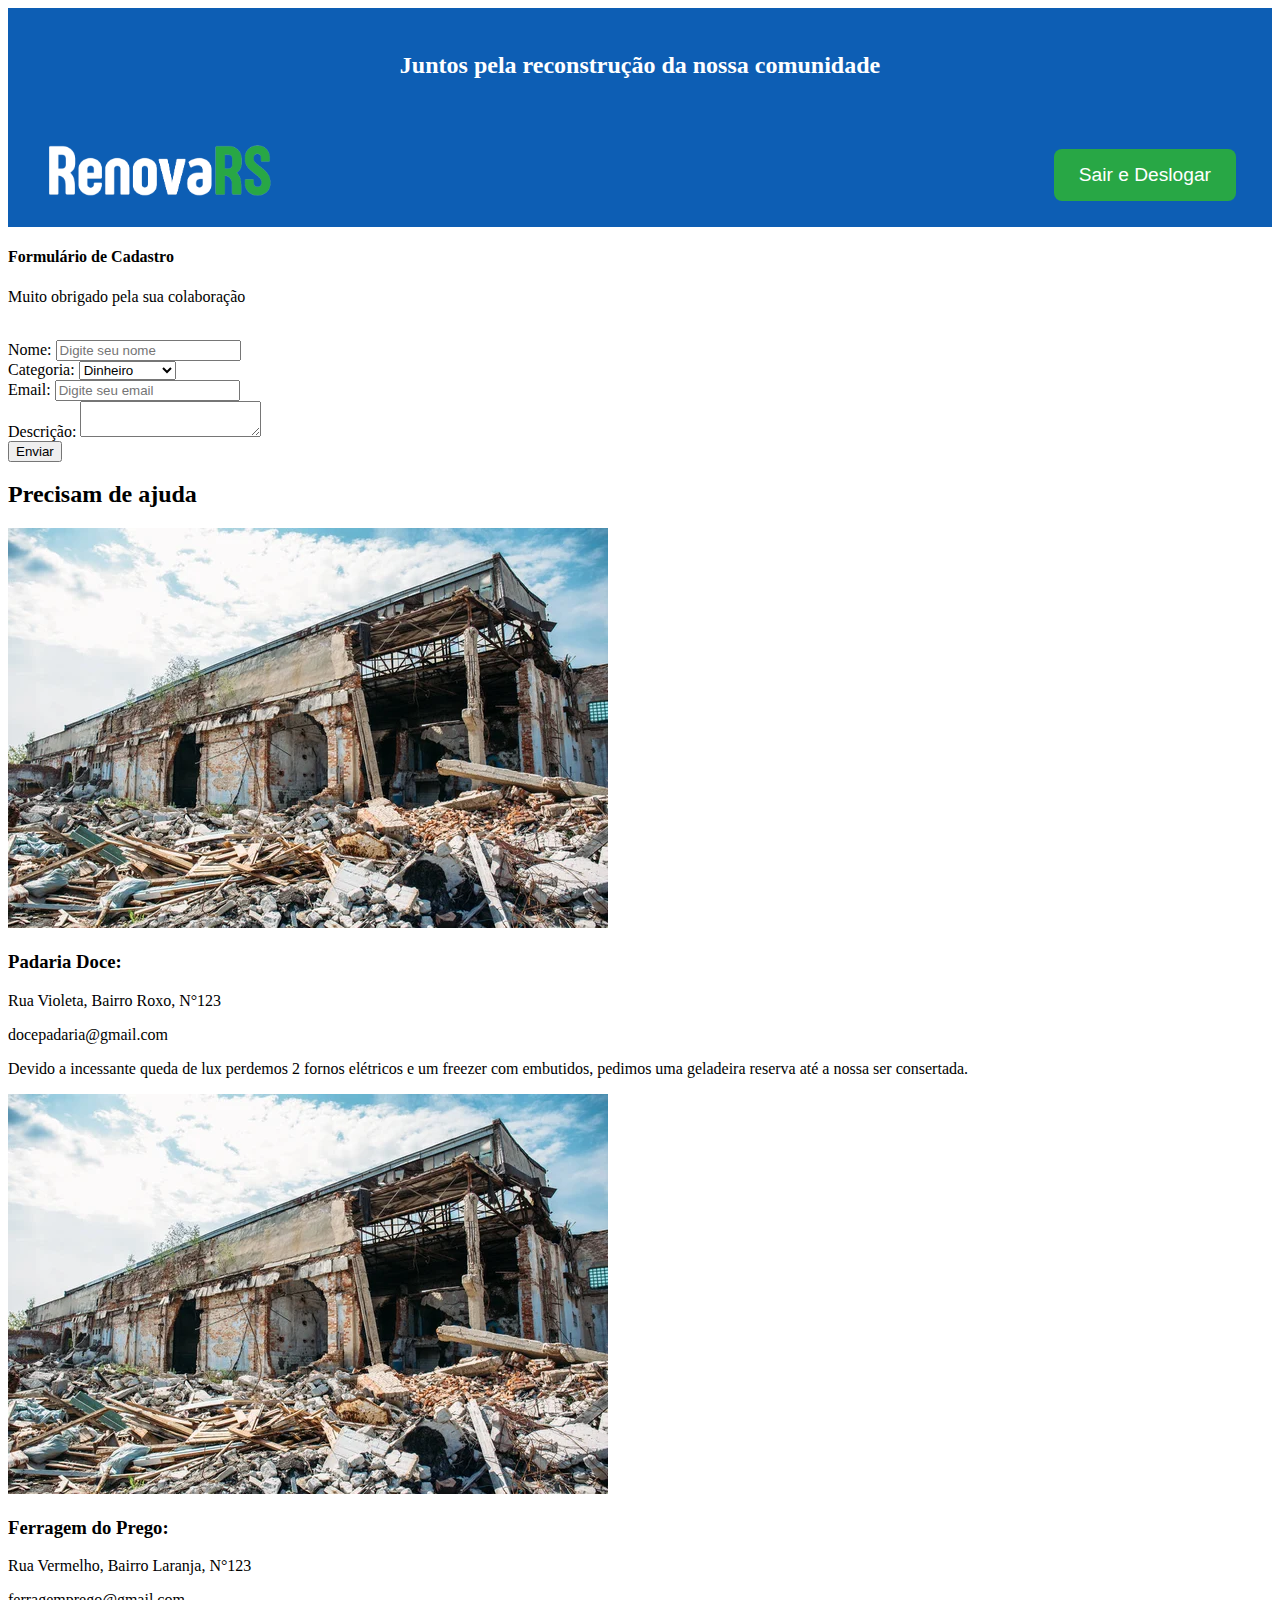
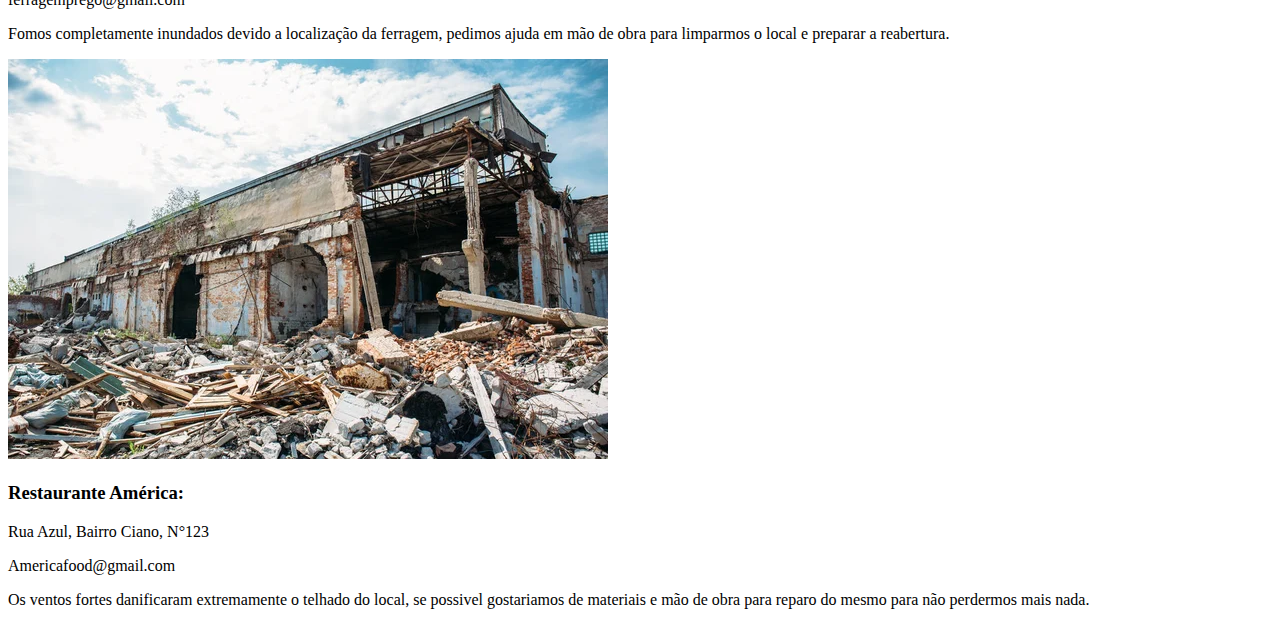
==== protected/ajudar.html @ e2e92b59 "fix: frontend" ====
<!DOCTYPE html>
<html lang="en">
  <head>
    <meta charset="UTF-8" />
    <meta name="viewport" content="width=device-width, initial-scale=1.0" />
    <link rel="stylesheet" href="../assets/ajudar.css" />
    <link rel="stylesheet" href="../assets/globals.css" />
    <title>Deps</title>

    <!-- Final da Imagem de fundo com frase de destaque -->
  </head>

  <body>
    <header>
      <!-- Topo com frase -->
      <div class="topo-header">
        <h3>Juntos pela reconstrução da nossa comunidade</h3>
      </div>

      <!-- Logo e navegação -->
      <div class="navegacao-header">
        <div class="logo">
          <img src="../assets/imgs/logo.png" alt="Logo RenovaRS" />
        </div>
        <div class="icone-empresa">
          <i class="fas fa-briefcase" ></i>
        </div>
        <div class="botoes-header">
          <button href="../routes/logout.php" class="btn-header">Sair e Deslogar</button>
        </div>
      </div>
    </header>
    <div class="main">
      <div class="left">
        <form action="#" method="post">
          <h4 class="cardtittle">Formulário de Cadastro</h4>
          <p class="subtitle">Muito obrigado pela sua colaboração</p>
          <br />

          <div class="form-group">
            <label for="nome">Nome:</label>
            <input type="text" id="nome" name="nome" placeholder="Digite seu nome" required />
          </div>

          <div class="form-group">
            <label for="categoria">Categoria:</label>
            <select id="categoria" name="categoria" required>
              <option value="dinheiro">Dinheiro</option>
              <option value="material">Material</option>
              <option value="local">Local</option>
              <option value="mao_de_obra">Mão de obra</option>
              <option value="outro">Outro</option>
            </select>
          </div>

          <div class="form-group">
            <label for="email">Email:</label>
            <input type="email" id="email" name="email" placeholder="Digite seu email" required />
          </div>

          <div class="form-group">
            <label for="descricao">Descrição:</label>
            <textarea name="descricao" id="categoria"></textarea>
          </div>

          <button type="submit">Enviar</button>
        </form>
      </div>

      <div class="right">
        <h2 class="cardtittle">Precisam de ajuda</h2>
        <div class="card">
          <img src="../assets/imgs/empresa.jpg" alt="Imagem do Card 1" />
          <h3>Padaria Doce:</h3>
          <p class="cardtext">Rua Violeta, Bairro Roxo, N°123</p>
          <p class="cardtext">docepadaria@gmail.com</p>
          <p class="cardtext">Devido a incessante queda de lux perdemos 2 fornos elétricos e um freezer com embutidos, pedimos uma geladeira reserva até a nossa ser consertada.</p>
        </div>
        <div class="card">
          <img src="../assets/imgs/empresa.jpg" alt="Imagem do Card 2" />
          <h3>Ferragem do Prego:</h3>
          <p class="cardtext">Rua Vermelho, Bairro Laranja, N°123</p>
          <p class="cardtext">ferragemprego@gmail.com</p>
          <p class="cardtext">Fomos completamente inundados devido a localização da ferragem, pedimos ajuda em mão de obra para limparmos o local e preparar a reabertura. </p>
        </div>
        <div class="card">
          <img src="../assets/imgs/empresa.jpg" alt="Imagem do Card 2" />
          <h3>Restaurante América:</h3>
          <p class="cardtext">Rua Azul, Bairro Ciano, N°123</p>
          <p class="cardtext">Americafood@gmail.com</p>
          <p class="cardtext">Os ventos fortes danificaram extremamente o telhado do local, se possivel gostariamos de materiais e mão de obra para reparo do mesmo para não perdermos mais nada. </p>
        </div>

        </div>
      </div>
    </div>
  </body>
</html>
---- assets/globals.css ----
/* Cabeçalho */
header {
  background-color: #0d5eb4;
  color: white;
}

/* Frase no topo do header */
.topo-header {
  text-align: center;
  padding: 1.25rem;
}

.topo-header h3 {
  font-size: 1.5rem;
}

/* Navegação com logo e botões */
.navegacao-header {
  display: flex;
  justify-content: space-between;
  align-items: center;
  padding: 1.25rem 2.25rem;
}

.logo img {
  height: 60px;
}

.icone-empresa i {
  font-size: 2.5rem;
}

.botoes-header button {
  background-color: #28a745;
  color: white;
  padding: 15px 25px;
  border: none;
  cursor: pointer;
  margin-left: 10px;
  border-radius: 8px;
  font-size: 1.2rem;
}

.botoes-header button:hover {
  background-color: #218838;
}

/* Seção com imagem de fundo e frase de destaque */
.imagem-calamidade {
  background-image: url('../assets/imgs/calamidade.webp'); /* ajuste o caminho conforme a localização do arquivo CSS */
  background-size: cover;
  background-position: center;
  height: 500px;
  display: flex;
  justify-content: center;
  align-items: center;
  position: relative;
  opacity: 0.9;
}

.frase-destaque {
  font-size: 3.5rem;
  font-family: Impact, Haettenschweiler, 'Arial Narrow Bold', sans-serif;
  color: white;
  text-align: center;
  background: rgba(0, 0, 0, 0.85);
  padding: 10px 20px;
  border-radius: 10px;
  position: absolute;
  z-index: 1;
  text-transform: uppercase;
}

/* Seção de botões principais */
.acoes {
  display: flex;
  justify-content: space-around;
  margin: 8rem 0;
}

.acoes .acao {
  flex: 1;
  text-align: center;
}

.btn-acao {
  background-color: #0d5eb4;
  color: white;
  padding: 30px 40px;
  font-size: 3rem;
  border: none;
  cursor: pointer;
  border-radius: 18px;
}

.btn-acao:hover {
  background-color: #0056b3;
}
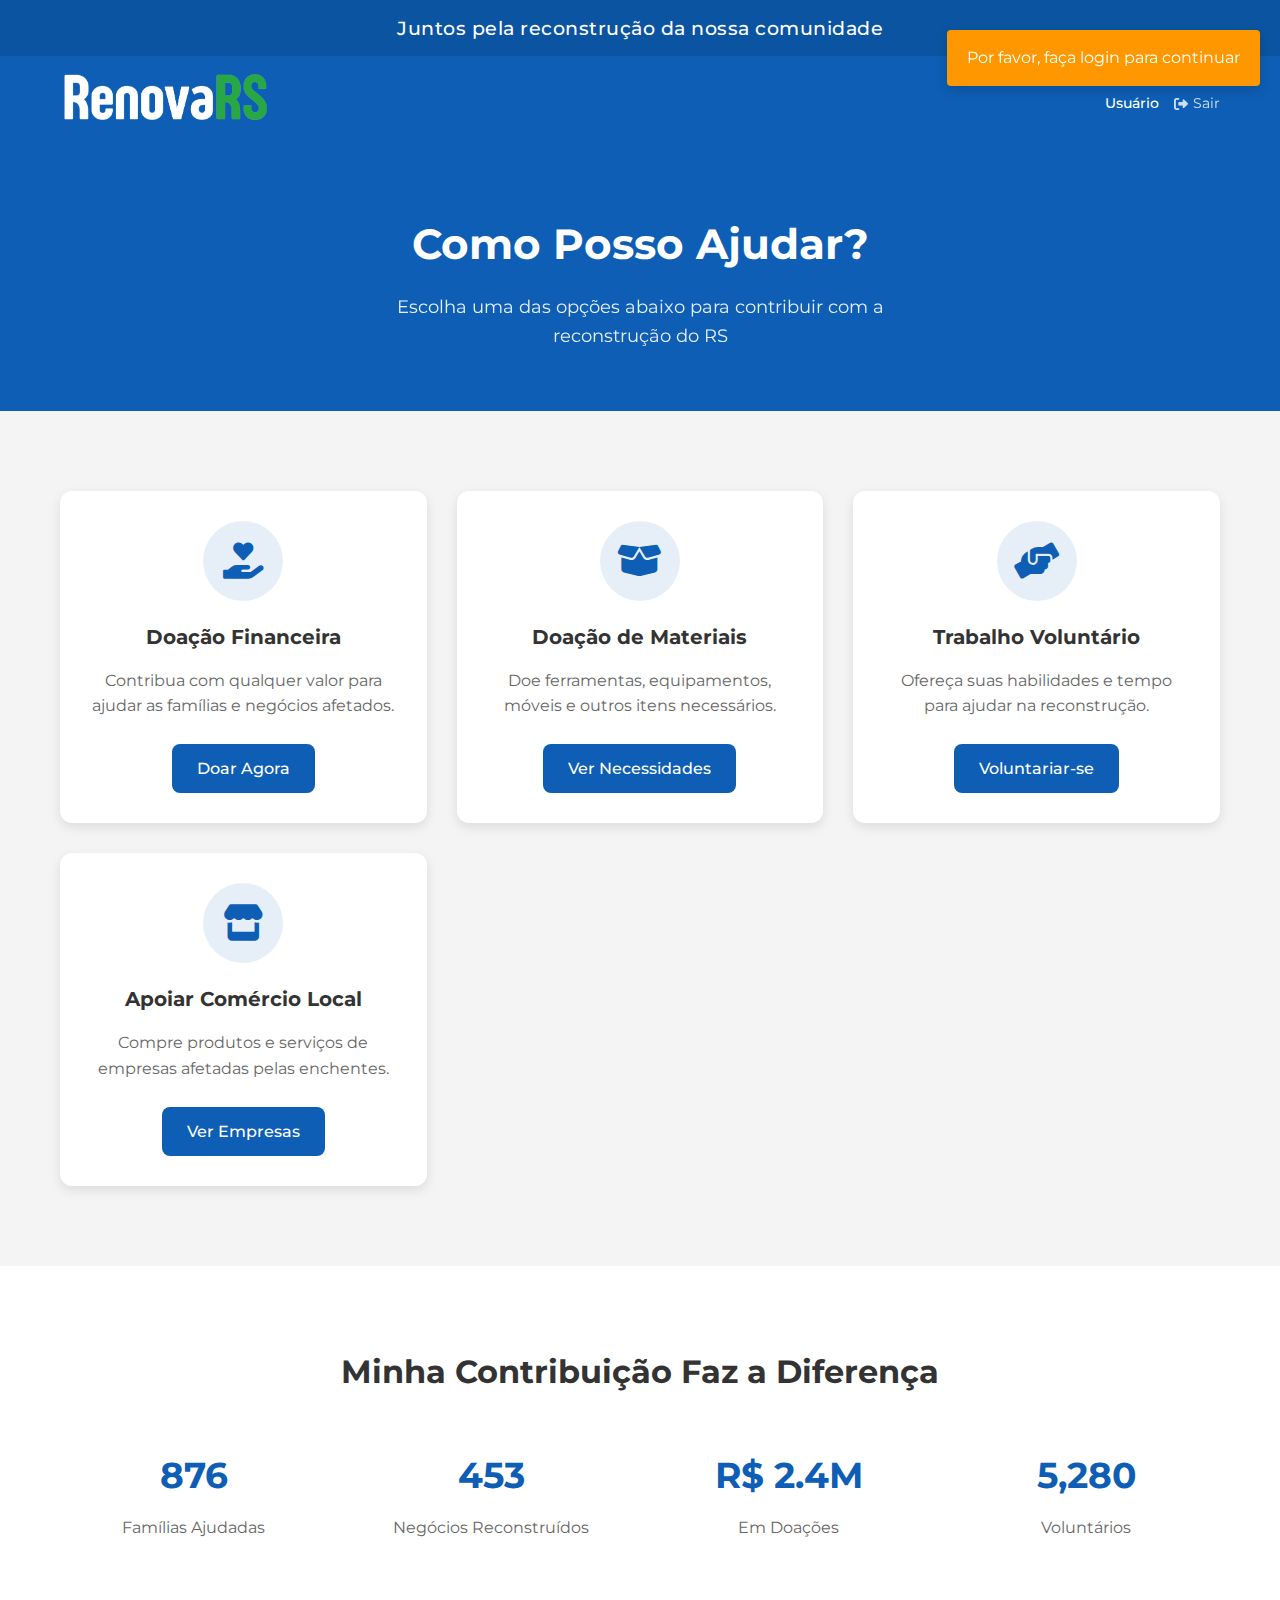
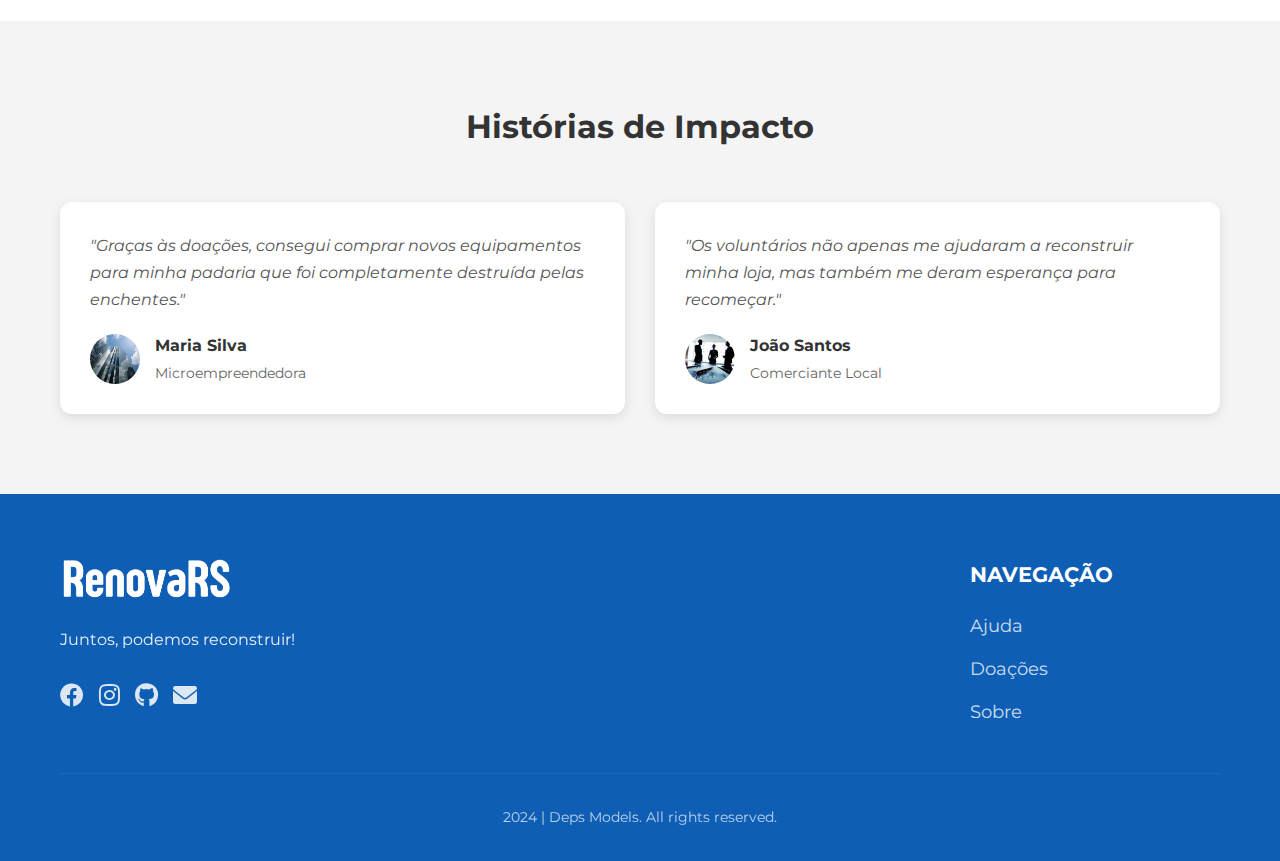
==== commit cfc6e52d: "Merge pull request #2 from Raullize/main" ====
--- a/protected/ajudar.html
+++ b/protected/ajudar.html
@@ -1,98 +1,181 @@
 <!DOCTYPE html>
-<html lang="en">
+<html lang="pt-BR">
   <head>
     <meta charset="UTF-8" />
     <meta name="viewport" content="width=device-width, initial-scale=1.0" />
-    <link rel="stylesheet" href="../assets/ajudar.css" />
-    <link rel="stylesheet" href="../assets/globals.css" />
-    <title>Deps</title>
-
-    <!-- Final da Imagem de fundo com frase de destaque -->
+    <title>Quero Ajudar - RenovaRS</title>
+    <link rel="preconnect" href="https://fonts.googleapis.com">
+    <link rel="preconnect" href="https://fonts.gstatic.com" crossorigin>
+    <link href="https://fonts.googleapis.com/css2?family=Montserrat:wght@400;500;600;700&display=swap" rel="stylesheet">
+    <link href="https://cdnjs.cloudflare.com/ajax/libs/font-awesome/6.0.0-beta3/css/all.min.css" rel="stylesheet" />
+    <link rel="stylesheet" href="../assets/styles.css">
+    <link rel="icon" href="/assets/imgs/abaLogo.jpg" type="image/png">
   </head>
 
   <body>
     <header>
-      <!-- Topo com frase -->
       <div class="topo-header">
-        <h3>Juntos pela reconstrução da nossa comunidade</h3>
+        <div class="container">
+          <h3>Juntos pela reconstrução da nossa comunidade</h3>
+        </div>
+      </div>
+      <nav class="navegacao-header">
+        <div class="container">
+          <div class="logo">
+            <a href="../index.html">
+              <img src="../assets/imgs/logo.png" alt="Logo RenovaRS" />
+            </a>
+          </div>
+          <div class="nav-right">
+            <div class="user-info">
+              <span id="user-name">Usuário</span>
+              <a href="#" id="logout-btn" class="btn-logout">
+                <i class="fas fa-sign-out-alt"></i> Sair
+              </a>
+            </div>
+          </div>
+        </div>
+      </nav>
+    </header>
+
+    <main class="dashboard-main">
+      <div class="dashboard-hero">
+        <div class="container">
+          <h1>Como Posso Ajudar?</h1>
+          <p>Escolha uma das opções abaixo para contribuir com a reconstrução do RS</p>
+        </div>
       </div>
 
-      <!-- Logo e navegação -->
-      <div class="navegacao-header">
-        <div class="logo">
-          <img src="../assets/imgs/logo.png" alt="Logo RenovaRS" />
+      <section class="dashboard-content">
+        <div class="container">
+          <div class="dashboard-cards">
+            <div class="dashboard-card">
+              <div class="card-icon">
+                <i class="fas fa-hand-holding-heart"></i>
+              </div>
+              <h3>Doação Financeira</h3>
+              <p>Contribua com qualquer valor para ajudar as famílias e negócios afetados.</p>
+              <a href="#" class="btn-card">Doar Agora</a>
+            </div>
+            
+            <div class="dashboard-card">
+              <div class="card-icon">
+                <i class="fas fa-box-open"></i>
+              </div>
+              <h3>Doação de Materiais</h3>
+              <p>Doe ferramentas, equipamentos, móveis e outros itens necessários.</p>
+              <a href="#" class="btn-card">Ver Necessidades</a>
+            </div>
+            
+            <div class="dashboard-card">
+              <div class="card-icon">
+                <i class="fas fa-hands-helping"></i>
+              </div>
+              <h3>Trabalho Voluntário</h3>
+              <p>Ofereça suas habilidades e tempo para ajudar na reconstrução.</p>
+              <a href="#" class="btn-card">Voluntariar-se</a>
+            </div>
+            
+            <div class="dashboard-card">
+              <div class="card-icon">
+                <i class="fas fa-store"></i>
+              </div>
+              <h3>Apoiar Comércio Local</h3>
+              <p>Compre produtos e serviços de empresas afetadas pelas enchentes.</p>
+              <a href="#" class="btn-card">Ver Empresas</a>
+            </div>
+          </div>
         </div>
-        <div class="icone-empresa">
-          <i class="fas fa-briefcase" ></i>
+      </section>
+
+      <section class="support-section">
+        <div class="container">
+          <h2>Minha Contribuição Faz a Diferença</h2>
+          
+          <div class="impact-stats">
+            <div class="impact-item">
+              <div class="impact-number">876</div>
+              <div class="impact-label">Famílias Ajudadas</div>
+            </div>
+            <div class="impact-item">
+              <div class="impact-number">453</div>
+              <div class="impact-label">Negócios Reconstruídos</div>
+            </div>
+            <div class="impact-item">
+              <div class="impact-number">R$ 2.4M</div>
+              <div class="impact-label">Em Doações</div>
+            </div>
+            <div class="impact-item">
+              <div class="impact-number">5,280</div>
+              <div class="impact-label">Voluntários</div>
+            </div>
+          </div>
         </div>
-        <div class="botoes-header">
-          <button href="../routes/logout.php" class="btn-header">Sair e Deslogar</button>
+      </section>
+      
+      <section class="testimonials-section">
+        <div class="container">
+          <h2>Histórias de Impacto</h2>
+          
+          <div class="testimonials">
+            <div class="testimonial">
+              <div class="testimonial-content">
+                <p>"Graças às doações, consegui comprar novos equipamentos para minha padaria que foi completamente destruída pelas enchentes."</p>
+              </div>
+              <div class="testimonial-author">
+                <img src="../assets/imgs/doador1.jpg" alt="Maria Silva">
+                <div>
+                  <h4>Maria Silva</h4>
+                  <p>Microempreendedora</p>
+                </div>
+              </div>
+            </div>
+            
+            <div class="testimonial">
+              <div class="testimonial-content">
+                <p>"Os voluntários não apenas me ajudaram a reconstruir minha loja, mas também me deram esperança para recomeçar."</p>
+              </div>
+              <div class="testimonial-author">
+                <img src="../assets/imgs/doador2.jpg" alt="João Santos">
+                <div>
+                  <h4>João Santos</h4>
+                  <p>Comerciante Local</p>
+                </div>
+              </div>
+            </div>
+          </div>
+        </div>
+      </section>
+    </main>
+
+    <footer>
+      <div class="container">
+        <div class="footer-content">
+          <div class="footer-esquerda">
+            <img src="../assets/imgs/logo.png" alt="Logo RenovaRS" />
+            <p>Juntos, podemos reconstruir!</p>
+            <div class="icones-redes-sociais">
+              <a href="#" class="social-icon"><i class="fab fa-facebook"></i></a>
+              <a href="#" class="social-icon"><i class="fab fa-instagram"></i></a>
+              <a href="#" class="social-icon"><i class="fab fa-github"></i></a>
+              <a href="#" class="social-icon"><i class="fa fa-envelope"></i></a>
+            </div>
+          </div>
+          <div class="footer-direita">
+            <ul>
+              <li>Navegação</li>
+              <li><a href="#ajuda">Ajuda</a></li>
+              <li><a href="#doacoes">Doações</a></li>
+              <li><a href="#sobre">Sobre</a></li>
+            </ul>
+          </div>
+        </div>
+        <div class="copyright">
+          <p>2024 | Deps Models. All rights reserved.</p>
         </div>
       </div>
-    </header>
-    <div class="main">
-      <div class="left">
-        <form action="#" method="post">
-          <h4 class="cardtittle">Formulário de Cadastro</h4>
-          <p class="subtitle">Muito obrigado pela sua colaboração</p>
-          <br />
+    </footer>
 
-          <div class="form-group">
-            <label for="nome">Nome:</label>
-            <input type="text" id="nome" name="nome" placeholder="Digite seu nome" required />
-          </div>
-
-          <div class="form-group">
-            <label for="categoria">Categoria:</label>
-            <select id="categoria" name="categoria" required>
-              <option value="dinheiro">Dinheiro</option>
-              <option value="material">Material</option>
-              <option value="local">Local</option>
-              <option value="mao_de_obra">Mão de obra</option>
-              <option value="outro">Outro</option>
-            </select>
-          </div>
-
-          <div class="form-group">
-            <label for="email">Email:</label>
-            <input type="email" id="email" name="email" placeholder="Digite seu email" required />
-          </div>
-
-          <div class="form-group">
-            <label for="descricao">Descrição:</label>
-            <textarea name="descricao" id="categoria"></textarea>
-          </div>
-
-          <button type="submit">Enviar</button>
-        </form>
-      </div>
-
-      <div class="right">
-        <h2 class="cardtittle">Precisam de ajuda</h2>
-        <div class="card">
-          <img src="../assets/imgs/empresa.jpg" alt="Imagem do Card 1" />
-          <h3>Padaria Doce:</h3>
-          <p class="cardtext">Rua Violeta, Bairro Roxo, N°123</p>
-          <p class="cardtext">docepadaria@gmail.com</p>
-          <p class="cardtext">Devido a incessante queda de lux perdemos 2 fornos elétricos e um freezer com embutidos, pedimos uma geladeira reserva até a nossa ser consertada.</p>
-        </div>
-        <div class="card">
-          <img src="../assets/imgs/empresa.jpg" alt="Imagem do Card 2" />
-          <h3>Ferragem do Prego:</h3>
-          <p class="cardtext">Rua Vermelho, Bairro Laranja, N°123</p>
-          <p class="cardtext">ferragemprego@gmail.com</p>
-          <p class="cardtext">Fomos completamente inundados devido a localização da ferragem, pedimos ajuda em mão de obra para limparmos o local e preparar a reabertura. </p>
-        </div>
-        <div class="card">
-          <img src="../assets/imgs/empresa.jpg" alt="Imagem do Card 2" />
-          <h3>Restaurante América:</h3>
-          <p class="cardtext">Rua Azul, Bairro Ciano, N°123</p>
-          <p class="cardtext">Americafood@gmail.com</p>
-          <p class="cardtext">Os ventos fortes danificaram extremamente o telhado do local, se possivel gostariamos de materiais e mão de obra para reparo do mesmo para não perdermos mais nada. </p>
-        </div>
-
-        </div>
-      </div>
-    </div>
+    <script src="../assets/js/auth.js"></script>
   </body>
 </html>
--- a/assets/styles.css
+++ b/assets/styles.css
@@ -0,0 +1,2008 @@
+/* Variáveis de cores e estilo */
+:root {
+  --primary-color: #0d5eb4;
+  --primary-dark: #0a4a90;
+  --secondary-color: #28a745;
+  --secondary-dark: #218838;
+  --text-color: #333;
+  --light-gray: #f4f4f4;
+  --medium-gray: #ddd;
+  --white: #fff;
+  --box-shadow: 0 4px 12px rgba(0, 0, 0, 0.1);
+  --transition: all 0.3s ease;
+  --border-radius: 8px;
+  --container-width: 1200px;
+  --accent-color: #ffdb6d;
+}
+
+/* Reset de margens e paddings */
+* {
+  margin: 0;
+  padding: 0;
+  box-sizing: border-box;
+  font-family: 'Montserrat', Arial, sans-serif;
+}
+
+/* Container para controle de largura */
+.container {
+  max-width: var(--container-width);
+  margin: 0 auto;
+  padding: 0 20px;
+  width: 100%;
+}
+
+/* Corpo da página */
+body {
+  background-color: var(--light-gray);
+  color: var(--text-color);
+  line-height: 1.6;
+  overflow-x: hidden;
+}
+
+/* Cabeçalho */
+header {
+  background-color: var(--primary-color);
+  color: var(--white);
+  position: relative;
+}
+
+/* Frase no topo do header */
+.topo-header {
+  background-color: rgba(0, 0, 0, 0.1);
+  text-align: center;
+  padding: 0.8rem 0;
+}
+
+.topo-header h3 {
+  font-size: 1.2rem;
+  font-weight: 500;
+  letter-spacing: 0.5px;
+}
+
+/* Navegação com logo e botões */
+.navegacao-header {
+  display: flex;
+  align-items: center;
+  padding: 1rem 0;
+  position: relative;
+  z-index: 100;
+}
+
+.navegacao-header .container {
+  display: flex;
+  justify-content: space-between;
+  align-items: center;
+}
+
+.logo img {
+  height: 55px;
+  transition: transform 0.3s ease;
+}
+
+.logo:hover img {
+  transform: scale(1.05);
+}
+
+.nav-right {
+  display: flex;
+  align-items: center;
+  gap: 20px;
+}
+
+.icone-empresa i {
+  font-size: 1.8rem;
+  color: var(--white);
+  transition: var(--transition);
+}
+
+.icone-empresa i:hover {
+  transform: rotate(10deg);
+}
+
+.botoes-header {
+  display: flex;
+  gap: 15px;
+}
+
+.btn-header {
+  display: inline-block;
+  background-color: var(--secondary-color);
+  color: var(--white);
+  padding: 10px 20px;
+  border: none;
+  border-radius: var(--border-radius);
+  cursor: pointer;
+  font-size: 1rem;
+  font-weight: 500;
+  text-decoration: none;
+  transition: var(--transition);
+  box-shadow: 0 2px 4px rgba(0, 0, 0, 0.1);
+}
+
+.btn-header:hover {
+  background-color: var(--secondary-dark);
+  transform: translateY(-3px);
+  box-shadow: 0 4px 8px rgba(0, 0, 0, 0.15);
+}
+
+/* Seção com imagem de fundo e frase de destaque */
+.imagem-calamidade {
+  background-image: url('../assets/imgs/calamidade.jpg');
+  background-size: cover;
+  background-position: center;
+  height: 500px;
+  display: flex;
+  justify-content: center;
+  align-items: center;
+  position: relative;
+}
+
+.overlay {
+  position: absolute;
+  top: 0;
+  left: 0;
+  width: 100%;
+  height: 100%;
+  background-color: rgba(0, 0, 0, 0.65);
+  z-index: 1;
+}
+
+.imagem-calamidade .container {
+  position: relative;
+  z-index: 2;
+  text-align: center;
+}
+
+.frase-destaque {
+  position: relative;
+  animation: fadeInScale 1.2s ease-out;
+}
+
+.frase-destaque h1, 
+.frase-destaque {
+  font-size: 3.5rem;
+  font-weight: 800;
+  line-height: 1.2;
+  text-shadow: 0 2px 15px rgba(0, 0, 0, 0.7);
+  letter-spacing: 1px;
+}
+
+@keyframes fadeInScale {
+  0% {
+    opacity: 0;
+    transform: scale(0.95);
+  }
+  100% {
+    opacity: 1;
+    transform: scale(1);
+  }
+}
+
+.btn-acao {
+  position: relative;
+  overflow: hidden;
+  transition: transform 0.5s cubic-bezier(0.175, 0.885, 0.32, 1.275), box-shadow 0.3s ease;
+}
+
+.btn-acao::after {
+  content: '';
+  position: absolute;
+  top: 0;
+  left: 0;
+  width: 100%;
+  height: 100%;
+  background: linear-gradient(to right, rgba(255, 255, 255, 0), rgba(255, 255, 255, 0.2), rgba(255, 255, 255, 0));
+  transform: translateX(-100%);
+  transition: transform 0.6s ease;
+}
+
+.btn-acao:hover::after {
+  transform: translateX(100%);
+}
+
+.cards-doadores {
+  position: relative;
+}
+
+.cards-doadores::before {
+  content: '';
+  position: absolute;
+  top: 50%;
+  left: 0;
+  width: 100%;
+  height: 1px;
+  background: linear-gradient(to right, rgba(0, 0, 0, 0), rgba(0, 0, 0, 0.1), rgba(0, 0, 0, 0));
+  z-index: -1;
+}
+
+/* Seção de botões principais */
+.acoes {
+  padding: 5rem 0;
+  background-color: var(--white);
+}
+
+.acoes .container {
+  display: flex;
+  justify-content: center;
+  gap: 40px;
+}
+
+.acao {
+  flex: 1;
+  max-width: 350px;
+}
+
+.btn-acao {
+  display: block;
+  background-color: var(--primary-color);
+  color: var(--white);
+  padding: 20px 30px;
+  font-size: 2rem;
+  border: none;
+  border-radius: var(--border-radius);
+  cursor: pointer;
+  text-align: center;
+  text-decoration: none;
+  font-weight: 600;
+  box-shadow: var(--box-shadow);
+  transition: var(--transition);
+  width: 100%;
+}
+
+.btn-acao:hover {
+  background-color: var(--primary-dark);
+  transform: translateY(-5px);
+  box-shadow: 0 10px 20px rgba(0, 0, 0, 0.2);
+}
+
+/* Seção de Maiores Doadores */
+.maiores-doadores {
+  padding: 5rem 0;
+  background-color: var(--light-gray);
+  position: relative;
+}
+
+.maiores-doadores::before {
+  content: "";
+  position: absolute;
+  top: 0;
+  left: 0;
+  width: 100%;
+  height: 5px;
+  background: var(--primary-color);
+}
+
+.maiores-doadores h2 {
+  text-align: center;
+  margin-bottom: 3rem;
+  font-size: 2.5rem;
+  color: var(--primary-color);
+  position: relative;
+  display: inline-block;
+  left: 50%;
+  transform: translateX(-50%);
+}
+
+.maiores-doadores h2::after {
+  content: '';
+  position: absolute;
+  bottom: -10px;
+  left: 20%;
+  width: 60%;
+  height: 3px;
+  background: var(--primary-color);
+  border-radius: 3px;
+}
+
+.cards-doadores {
+  display: grid;
+  grid-template-columns: repeat(auto-fit, minmax(250px, 1fr));
+  gap: 30px;
+}
+
+/* Estilo para os cards dos maiores doadores */
+.card {
+  background-color: var(--white);
+  border: 1px solid var(--medium-gray);
+  padding: 1rem;
+  border-radius: var(--border-radius);
+  transition: var(--transition);
+  overflow: hidden;
+  box-shadow: var(--box-shadow);
+}
+
+/* Efeito de elevação ao passar o mouse sobre o card */
+.card:hover {
+  transform: translateY(-10px);
+  box-shadow: 0 12px 20px rgba(0, 0, 0, 0.15);
+}
+
+.card-img {
+  overflow: hidden;
+  border-radius: calc(var(--border-radius) - 2px);
+  margin-bottom: 1rem;
+}
+
+.card img {
+  width: 100%;
+  height: 200px;
+  object-fit: cover;
+  transition: transform 0.6s ease;
+}
+
+.card:hover img {
+  transform: scale(1.1);
+}
+
+/* Espaçamento acima do parágrafo */
+.card p {
+  font-weight: 600;
+  font-size: 1.1rem;
+  color: var(--text-color);
+  padding: 10px 0;
+}
+
+/* Footer */
+footer {
+  background-color: var(--primary-color);
+  color: var(--white);
+  padding: 4rem 0 2rem;
+  position: relative;
+}
+
+.footer-content {
+  display: flex;
+  justify-content: space-between;
+  flex-wrap: wrap;
+  margin-bottom: 2rem;
+}
+
+.footer-esquerda {
+  display: flex;
+  flex-direction: column;
+  align-items: flex-start;
+  max-width: 350px;
+}
+
+.footer-esquerda img {
+  height: 45px;
+  margin-bottom: 1.5rem;
+  filter: brightness(0) invert(1);
+}
+
+.footer-esquerda p {
+  margin-bottom: 1.5rem;
+  opacity: 0.9;
+  line-height: 1.6;
+}
+
+.icones-redes-sociais {
+  display: flex;
+  gap: 15px;
+}
+
+.social-icon {
+  font-size: 1.5rem;
+  color: var(--white);
+  transition: var(--transition);
+  opacity: 0.85;
+}
+
+.social-icon:hover {
+  color: var(--secondary-color);
+  opacity: 1;
+  transform: translateY(-3px);
+}
+
+.footer-direita {
+  padding-right: 20px;
+}
+
+.footer-direita ul {
+  list-style: none;
+}
+
+.footer-direita ul li {
+  margin-bottom: 15px;
+  font-size: 1.1rem;
+}
+
+.footer-direita ul li:first-child {
+  color: var(--white);
+  font-weight: 700;
+  font-size: 1.3rem;
+  text-transform: uppercase;
+  margin-bottom: 20px;
+}
+
+/* Estilo para links de navegação */
+.footer-direita ul li a {
+  color: rgba(255, 255, 255, 0.8);
+  text-decoration: none;
+  transition: var(--transition);
+  position: relative;
+  padding-left: 0;
+}
+
+.footer-direita ul li a:hover {
+  color: var(--white);
+  padding-left: 5px;
+}
+
+/* Copyright */
+.copyright {
+  text-align: center;
+  border-top: 1px solid rgba(255, 255, 255, 0.1);
+  padding-top: 2rem;
+  font-size: 0.9rem;
+  opacity: 0.7;
+}
+
+/* Responsividade */
+@media (max-width: 992px) {
+  .frase-destaque {
+    font-size: 2.5rem;
+  }
+  
+  .btn-acao {
+    font-size: 1.8rem;
+    padding: 15px 25px;
+  }
+  
+  .maiores-doadores h2 {
+    font-size: 2.2rem;
+  }
+}
+
+@media (max-width: 768px) {
+  .acoes .container {
+    flex-direction: column;
+    align-items: center;
+  }
+  
+  .acao {
+    max-width: 100%;
+    width: 100%;
+    margin-bottom: 20px;
+  }
+  
+  .footer-content {
+    flex-direction: column;
+    gap: 2rem;
+  }
+  
+  .footer-direita {
+    padding-right: 0;
+  }
+  
+  .footer-esquerda {
+    max-width: 100%;
+  }
+  
+  .imagem-calamidade {
+    height: 400px;
+  }
+  
+  .frase-destaque {
+    font-size: 2rem;
+    padding: 15px 20px;
+  }
+  
+  .cards-doadores {
+    grid-template-columns: repeat(auto-fit, minmax(200px, 1fr));
+  }
+}
+
+@media (max-width: 576px) {
+  .navegacao-header .container {
+    flex-direction: column;
+    gap: 15px;
+    padding: 10px 0;
+  }
+  
+  .logo img {
+    height: 45px;
+  }
+  
+  .nav-right {
+    width: 100%;
+    justify-content: center;
+  }
+  
+  .imagem-calamidade {
+    height: 350px;
+  }
+  
+  .frase-destaque {
+    font-size: 1.5rem;
+  }
+  
+  .btn-acao {
+    font-size: 1.5rem;
+    padding: 15px;
+  }
+  
+  .maiores-doadores h2 {
+    font-size: 1.8rem;
+  }
+  
+  .card img {
+    height: 160px;
+  }
+  
+  .card p {
+    font-size: 1rem;
+  }
+}
+
+/* Estilos para páginas de autenticação (login/cadastro) */
+.auth-page {
+  min-height: 100vh;
+  display: flex;
+  align-items: center;
+  justify-content: center;
+  background-color: #f5f5f5;
+  padding: 20px;
+}
+
+.auth-container {
+  display: flex;
+  width: 100%;
+  max-width: 1100px;
+  height: 700px;
+  background-color: white;
+  border-radius: 12px;
+  overflow: hidden;
+  box-shadow: 0 10px 30px rgba(0, 0, 0, 0.1);
+}
+
+.auth-left {
+  width: 45%;
+  background-image: url('../assets/imgs/calamidade.jpg');
+  background-size: cover;
+  background-position: center;
+  position: relative;
+  display: flex;
+  align-items: center;
+  justify-content: center;
+  padding: 40px;
+  color: white;
+}
+
+.auth-overlay {
+  position: absolute;
+  top: 0;
+  left: 0;
+  width: 100%;
+  height: 100%;
+  background: linear-gradient(135deg, rgba(13, 94, 180, 0.85) 0%, rgba(13, 94, 180, 0.95) 100%);
+  z-index: 1;
+}
+
+.auth-content {
+  position: relative;
+  z-index: 2;
+  text-align: center;
+}
+
+.auth-content h2 {
+  font-size: 32px;
+  margin-bottom: 20px;
+  font-weight: 700;
+}
+
+.auth-content p {
+  font-size: 16px;
+  opacity: 0.9;
+  line-height: 1.6;
+}
+
+.auth-right {
+  width: 55%;
+  padding: 40px;
+  display: flex;
+  flex-direction: column;
+}
+
+.auth-header {
+  display: flex;
+  justify-content: flex-end;
+  align-items: center;
+  margin-bottom: 40px;
+}
+
+.auth-logo {
+  position: absolute;
+  left: 40px;
+  top: 40px;
+  z-index: 3;
+}
+
+.auth-logo img {
+  height: 50px;
+  filter: drop-shadow(0 0 5px rgba(0, 0, 0, 0.2));
+}
+
+.auth-back {
+  display: flex;
+  align-items: center;
+  color: #666;
+  text-decoration: none;
+  font-size: 14px;
+  transition: var(--transition);
+}
+
+.auth-back i {
+  margin-right: 6px;
+  font-size: 12px;
+}
+
+.auth-back:hover {
+  color: var(--primary-color);
+}
+
+.auth-form-container {
+  flex: 1;
+  display: flex;
+  flex-direction: column;
+  overflow-y: auto;
+  padding-right: 15px;
+}
+
+.auth-form-container h1 {
+  font-size: 28px;
+  margin-bottom: 10px;
+  color: var(--text-color);
+}
+
+.auth-subtitle {
+  color: #666;
+  font-size: 15px;
+  margin-bottom: 30px;
+}
+
+.auth-form {
+  margin-bottom: 20px;
+}
+
+.form-group {
+  margin-bottom: 20px;
+}
+
+.form-group label {
+  display: block;
+  margin-bottom: 6px;
+  font-size: 14px;
+  font-weight: 500;
+  color: var(--text-color);
+}
+
+.input-with-icon {
+  position: relative;
+}
+
+.input-with-icon i {
+  position: absolute;
+  left: 15px;
+  top: 50%;
+  transform: translateY(-50%);
+  color: #aaa;
+  font-size: 16px;
+}
+
+.input-with-icon input {
+  width: 100%;
+  padding: 12px 12px 12px 45px;
+  border: 1px solid #ddd;
+  border-radius: 8px;
+  font-size: 15px;
+  transition: var(--transition);
+}
+
+.input-with-icon input#cnpj {
+  padding-left: 50px;
+}
+
+.input-with-icon input:focus {
+  border-color: var(--primary-color);
+  outline: none;
+  box-shadow: 0 0 0 2px rgba(13, 94, 180, 0.1);
+}
+
+.input-with-icon input::placeholder {
+  color: #aaa;
+}
+
+.form-options {
+  display: flex;
+  justify-content: space-between;
+  align-items: center;
+  margin-bottom: 25px;
+  font-size: 14px;
+}
+
+.remember-me {
+  display: flex;
+  align-items: center;
+}
+
+.remember-me input {
+  margin-right: 8px;
+}
+
+.forgot-password {
+  color: var(--primary-color);
+  text-decoration: none;
+  transition: var(--transition);
+}
+
+.forgot-password:hover {
+  text-decoration: underline;
+}
+
+.terms-check {
+  display: flex;
+  align-items: flex-start;
+}
+
+.terms-check input {
+  margin-right: 8px;
+  margin-top: 3px;
+}
+
+.terms-check label {
+  font-size: 13px;
+  line-height: 1.4;
+}
+
+.terms-check a {
+  color: var(--primary-color);
+  text-decoration: none;
+}
+
+.terms-check a:hover {
+  text-decoration: underline;
+}
+
+.btn-auth {
+  width: 100%;
+  padding: 14px;
+  background-color: var(--primary-color);
+  color: white;
+  border: none;
+  border-radius: 8px;
+  font-size: 16px;
+  font-weight: 600;
+  cursor: pointer;
+  transition: var(--transition);
+}
+
+.btn-auth:hover {
+  background-color: var(--primary-dark);
+  transform: translateY(-2px);
+  box-shadow: 0 5px 15px rgba(13, 94, 180, 0.2);
+}
+
+.auth-separator {
+  display: flex;
+  align-items: center;
+  margin: 25px 0;
+  color: #aaa;
+  font-size: 14px;
+}
+
+.auth-separator:before,
+.auth-separator:after {
+  content: "";
+  flex: 1;
+  height: 1px;
+  background-color: #eee;
+}
+
+.auth-separator span {
+  padding: 0 15px;
+}
+
+.auth-options {
+  margin-bottom: 25px;
+}
+
+.btn-social {
+  display: flex;
+  align-items: center;
+  justify-content: center;
+  width: 100%;
+  padding: 12px;
+  background-color: #fff;
+  color: #555;
+  border: 1px solid #ddd;
+  border-radius: 8px;
+  font-size: 15px;
+  text-decoration: none;
+  transition: var(--transition);
+}
+
+.btn-social i {
+  margin-right: 10px;
+  font-size: 18px;
+}
+
+.btn-google i {
+  color: #DB4437;
+}
+
+.btn-social:hover {
+  background-color: #f9f9f9;
+  box-shadow: 0 3px 8px rgba(0, 0, 0, 0.05);
+}
+
+.auth-footer {
+  margin-top: auto;
+  text-align: center;
+  font-size: 14px;
+  color: #666;
+}
+
+.auth-footer p {
+  margin-bottom: 8px;
+}
+
+.auth-footer a {
+  color: var(--primary-color);
+  text-decoration: none;
+  font-weight: 500;
+  transition: var(--transition);
+}
+
+.auth-footer a:hover {
+  text-decoration: underline;
+}
+
+/* Responsividade para páginas de autenticação */
+@media (max-width: 992px) {
+  .auth-container {
+    height: auto;
+    max-width: 900px;
+  }
+  
+  .auth-left {
+    width: 40%;
+  }
+  
+  .auth-right {
+    width: 60%;
+  }
+}
+
+@media (max-width: 768px) {
+  .auth-container {
+    flex-direction: column;
+    height: auto;
+    max-width: 500px;
+  }
+  
+  .auth-left {
+    width: 100%;
+    height: 180px;
+    padding: 20px;
+  }
+  
+  .auth-content h2 {
+    font-size: 26px;
+    margin-bottom: 10px;
+  }
+  
+  .auth-content p {
+    font-size: 14px;
+  }
+  
+  .auth-right {
+    width: 100%;
+    padding: 30px;
+  }
+  
+  .auth-header {
+    margin-bottom: 25px;
+  }
+  
+  .auth-form-container h1 {
+    font-size: 24px;
+  }
+  
+  .auth-subtitle {
+    margin-bottom: 20px;
+  }
+}
+
+/* Estilos para páginas de dashboard (Quero Ajudar/Preciso de Ajuda) */
+.user-info {
+  display: flex;
+  align-items: center;
+  gap: 15px;
+  color: white;
+}
+
+#user-name {
+  font-weight: 500;
+  font-size: 14px;
+}
+
+.btn-logout {
+  color: white;
+  text-decoration: none;
+  font-size: 14px;
+  opacity: 0.8;
+  transition: var(--transition);
+  display: flex;
+  align-items: center;
+  gap: 5px;
+}
+
+.btn-logout:hover {
+  opacity: 1;
+  transform: translateY(-2px);
+}
+
+.dashboard-main {
+  min-height: calc(100vh - 70px - 350px);
+}
+
+.dashboard-hero {
+  background-color: var(--primary-color);
+  color: white;
+  padding: 60px 0;
+  text-align: center;
+}
+
+.dashboard-hero h1 {
+  font-size: 42px;
+  margin-bottom: 15px;
+  font-weight: 700;
+}
+
+.dashboard-hero p {
+  font-size: 18px;
+  opacity: 0.9;
+  max-width: 600px;
+  margin: 0 auto;
+}
+
+.dashboard-content {
+  padding: 80px 0;
+  background-color: var(--light-gray);
+}
+
+.dashboard-cards {
+  display: grid;
+  grid-template-columns: repeat(auto-fit, minmax(280px, 1fr));
+  gap: 30px;
+}
+
+.dashboard-card {
+  background-color: white;
+  border-radius: 12px;
+  box-shadow: var(--box-shadow);
+  padding: 30px;
+  text-align: center;
+  transition: var(--transition);
+}
+
+.dashboard-card:hover {
+  transform: translateY(-10px);
+  box-shadow: 0 15px 30px rgba(0, 0, 0, 0.1);
+}
+
+.card-icon {
+  display: inline-flex;
+  align-items: center;
+  justify-content: center;
+  width: 80px;
+  height: 80px;
+  background-color: rgba(13, 94, 180, 0.1);
+  color: var(--primary-color);
+  border-radius: 50%;
+  margin-bottom: 20px;
+}
+
+.card-icon i {
+  font-size: 36px;
+}
+
+.dashboard-card h3 {
+  font-size: 20px;
+  margin-bottom: 15px;
+  color: var(--text-color);
+}
+
+.dashboard-card p {
+  color: #666;
+  margin-bottom: 25px;
+  line-height: 1.6;
+}
+
+.btn-card {
+  display: inline-block;
+  padding: 12px 25px;
+  background-color: var(--primary-color);
+  color: white;
+  border-radius: 8px;
+  text-decoration: none;
+  font-weight: 500;
+  transition: var(--transition);
+}
+
+.btn-card:hover {
+  background-color: var(--primary-dark);
+  transform: translateY(-3px);
+  box-shadow: 0 5px 15px rgba(13, 94, 180, 0.2);
+}
+
+.support-section {
+  padding: 80px 0;
+  background-color: white;
+  text-align: center;
+}
+
+.support-section h2 {
+  font-size: 32px;
+  margin-bottom: 50px;
+  color: var(--text-color);
+}
+
+.impact-stats {
+  display: flex;
+  justify-content: space-around;
+  flex-wrap: wrap;
+  gap: 30px;
+}
+
+.impact-item {
+  flex: 1;
+  min-width: 200px;
+}
+
+.impact-number {
+  font-size: 36px;
+  font-weight: 700;
+  color: var(--primary-color);
+  margin-bottom: 10px;
+}
+
+.impact-label {
+  font-size: 16px;
+  color: #666;
+}
+
+.testimonials-section {
+  padding: 80px 0;
+  background-color: var(--light-gray);
+}
+
+.testimonials-section h2 {
+  text-align: center;
+  font-size: 32px;
+  margin-bottom: 50px;
+  color: var(--text-color);
+}
+
+.testimonials {
+  display: grid;
+  grid-template-columns: repeat(auto-fit, minmax(400px, 1fr));
+  gap: 30px;
+}
+
+.testimonial {
+  background-color: white;
+  border-radius: 12px;
+  padding: 30px;
+  box-shadow: var(--box-shadow);
+  transition: var(--transition);
+}
+
+.testimonial:hover {
+  transform: translateY(-5px);
+  box-shadow: 0 10px 25px rgba(0, 0, 0, 0.08);
+}
+
+.testimonial-content {
+  margin-bottom: 20px;
+}
+
+.testimonial-content p {
+  font-style: italic;
+  line-height: 1.7;
+  color: #555;
+  font-size: 16px;
+}
+
+.testimonial-author {
+  display: flex;
+  align-items: center;
+}
+
+.testimonial-author img {
+  width: 50px;
+  height: 50px;
+  border-radius: 50%;
+  object-fit: cover;
+  margin-right: 15px;
+}
+
+.testimonial-author h4 {
+  font-size: 16px;
+  margin-bottom: 3px;
+  color: var(--text-color);
+}
+
+.testimonial-author p {
+  font-size: 14px;
+  color: #666;
+}
+
+@media (max-width: 992px) {
+  .dashboard-hero h1 {
+    font-size: 36px;
+  }
+  
+  .dashboard-hero p {
+    font-size: 16px;
+  }
+  
+  .testimonials {
+    grid-template-columns: 1fr;
+  }
+}
+
+@media (max-width: 768px) {
+  .dashboard-hero {
+    padding: 40px 0;
+  }
+  
+  .dashboard-hero h1 {
+    font-size: 30px;
+  }
+  
+  .dashboard-content, 
+  .support-section, 
+  .testimonials-section {
+    padding: 50px 0;
+  }
+  
+  .support-section h2,
+  .testimonials-section h2 {
+    font-size: 26px;
+    margin-bottom: 30px;
+  }
+  
+  .impact-stats {
+    flex-direction: column;
+    gap: 20px;
+  }
+  
+  .impact-item {
+    min-width: 100%;
+  }
+}
+
+@media (max-width: 576px) {
+  .dashboard-hero h1 {
+    font-size: 26px;
+  }
+  
+  .dashboard-hero p {
+    font-size: 14px;
+  }
+  
+  .testimonial {
+    padding: 20px;
+  }
+  
+  .testimonial-content p {
+    font-size: 14px;
+  }
+}
+
+/* Checkboxes para formulários de cadastro */
+.checkbox-options {
+  display: flex;
+  flex-direction: column;
+  gap: 12px;
+  margin-top: 8px;
+}
+
+.checkbox-option {
+  display: flex;
+  align-items: center;
+  gap: 10px;
+}
+
+.checkbox-option input[type="checkbox"] {
+  width: 18px;
+  height: 18px;
+  cursor: pointer;
+}
+
+.checkbox-option label {
+  font-size: 14px;
+  margin-bottom: 0;
+}
+
+/* Botão header com destaque */
+.btn-header-accent {
+  background-color: var(--accent-color);
+  color: var(--text-color);
+  border: none;
+  box-shadow: 0 4px 8px rgba(0, 0, 0, 0.15);
+}
+
+.btn-header-accent:hover {
+  background-color: #ffdb6d;
+  transform: translateY(-3px);
+  box-shadow: 0 6px 12px rgba(0, 0, 0, 0.2);
+}
+
+/* Subtítulo para o hero */
+.frase-subtitulo {
+  font-size: 1.5rem;
+  font-weight: 400;
+  opacity: 0.9;
+  margin-top: 1.5rem;
+  text-transform: none;
+  animation: fadeInUp 1.5s ease-out 0.5s forwards;
+  opacity: 0;
+}
+
+@keyframes fadeInUp {
+  from {
+    opacity: 0;
+    transform: translateY(20px);
+  }
+  to {
+    opacity: 1;
+    transform: translateY(0);
+  }
+}
+
+/* Seção introdutória */
+.intro-section {
+  padding: 60px 0;
+  background-color: white;
+  text-align: center;
+}
+
+.intro-text h2 {
+  font-size: 2.5rem;
+  margin-bottom: 20px;
+  color: var(--primary-color);
+}
+
+.intro-text p {
+  font-size: 1.2rem;
+  max-width: 800px;
+  margin: 0 auto;
+  color: #555;
+  line-height: 1.7;
+}
+
+/* Cards de ação melhorados */
+.acoes {
+  background-color: var(--light-gray);
+  padding: 80px 0;
+}
+
+.acao-content {
+  background-color: white;
+  border-radius: 12px;
+  padding: 40px;
+  box-shadow: 0 10px 30px rgba(0, 0, 0, 0.1);
+  text-align: center;
+  height: 100%;
+  display: flex;
+  flex-direction: column;
+  transition: var(--transition);
+}
+
+.acao-content:hover {
+  transform: translateY(-10px);
+  box-shadow: 0 15px 40px rgba(0, 0, 0, 0.15);
+}
+
+.acao-icon {
+  font-size: 3rem;
+  color: var(--primary-color);
+  margin-bottom: 20px;
+}
+
+.acao-content h3 {
+  font-size: 1.8rem;
+  margin-bottom: 15px;
+  color: var(--text-color);
+}
+
+.acao-content p {
+  color: #666;
+  margin-bottom: 30px;
+  line-height: 1.6;
+  flex-grow: 1;
+}
+
+.btn-acao {
+  margin-top: auto;
+}
+
+.btn-acao-secondary {
+  background-color: white;
+  color: var(--primary-color);
+  border: 2px solid var(--primary-color);
+}
+
+.btn-acao-secondary:hover {
+  background-color: rgba(13, 94, 180, 0.1);
+  color: var(--primary-color);
+}
+
+/* Seção de impacto */
+.impacto-section {
+  padding: 80px 0;
+  background-color: white;
+  text-align: center;
+}
+
+.impacto-section h2 {
+  font-size: 2.5rem;
+  margin-bottom: 50px;
+  color: var(--text-color);
+  position: relative;
+  display: inline-block;
+}
+
+.impacto-section h2::after {
+  content: '';
+  position: absolute;
+  bottom: -15px;
+  left: 50%;
+  transform: translateX(-50%);
+  width: 80px;
+  height: 4px;
+  background: var(--primary-color);
+  border-radius: 2px;
+}
+
+.impacto-stats {
+  display: flex;
+  justify-content: space-around;
+  flex-wrap: wrap;
+  gap: 30px;
+}
+
+.impacto-item {
+  flex: 1;
+  min-width: 200px;
+}
+
+.impacto-number {
+  font-size: 3.5rem;
+  font-weight: 800;
+  color: var(--primary-color);
+  margin-bottom: 10px;
+  line-height: 1;
+}
+
+.impacto-label {
+  font-size: 1.2rem;
+  color: #555;
+  font-weight: 500;
+}
+
+/* Cards de doadores melhorados */
+.maiores-doadores {
+  padding: 80px 0;
+  background-color: var(--light-gray);
+}
+
+.card-badge {
+  position: absolute;
+  top: 15px;
+  right: 15px;
+  background-color: var(--primary-color);
+  color: white;
+  padding: 5px 10px;
+  border-radius: 30px;
+  font-size: 0.9rem;
+  font-weight: 600;
+  box-shadow: 0 2px 5px rgba(0, 0, 0, 0.2);
+}
+
+.card-content {
+  padding: 20px;
+  text-align: center;
+}
+
+.card-content h3 {
+  font-size: 1.3rem;
+  margin-bottom: 5px;
+  color: var(--text-color);
+}
+
+.card-content p {
+  font-weight: 600;
+  color: var(--primary-color);
+  margin-bottom: 10px;
+}
+
+.card-categoria {
+  display: inline-block;
+  font-size: 0.85rem;
+  color: #777;
+  background-color: rgba(0, 0, 0, 0.05);
+  padding: 3px 10px;
+  border-radius: 20px;
+}
+
+/* CTA Section */
+.cta-section {
+  padding: 100px 0;
+  background: linear-gradient(135deg, rgba(13, 94, 180, 0.9) 0%, rgba(13, 94, 180, 0.85) 100%), 
+              url(../assets/imgs/calamidade.jpg) center/cover no-repeat;
+  color: white;
+  text-align: center;
+}
+
+.cta-content h2 {
+  font-size: 3rem;
+  margin-bottom: 20px;
+  font-weight: 700;
+}
+
+.cta-content p {
+  font-size: 1.3rem;
+  max-width: 700px;
+  margin: 0 auto 40px;
+  opacity: 0.9;
+}
+
+.cta-buttons {
+  display: flex;
+  justify-content: center;
+  gap: 20px;
+  flex-wrap: wrap;
+}
+
+.btn-cta {
+  background-color: var(--accent-color);
+  color: var(--text-color);
+  padding: 15px 30px;
+  border-radius: 50px;
+  font-size: 1.1rem;
+  font-weight: 600;
+  text-decoration: none;
+  transition: var(--transition);
+  box-shadow: 0 5px 15px rgba(0, 0, 0, 0.2);
+}
+
+.btn-cta:hover {
+  transform: translateY(-5px);
+  box-shadow: 0 10px 20px rgba(0, 0, 0, 0.3);
+}
+
+.btn-cta-secondary {
+  background-color: transparent;
+  border: 2px solid white;
+  color: white;
+  padding: 15px 30px;
+  border-radius: 50px;
+  font-size: 1.1rem;
+  font-weight: 600;
+  text-decoration: none;
+  transition: var(--transition);
+}
+
+.btn-cta-secondary:hover {
+  background-color: rgba(255, 255, 255, 0.1);
+  transform: translateY(-5px);
+}
+
+/* Footer Melhorado */
+.footer-middle, 
+.footer-direita {
+  flex: 1;
+  max-width: 250px;
+}
+
+.footer-middle h4,
+.footer-direita h4 {
+  color: white;
+  font-size: 1.2rem;
+  margin-bottom: 20px;
+  position: relative;
+  padding-bottom: 10px;
+}
+
+.footer-middle h4::after,
+.footer-direita h4::after {
+  content: '';
+  position: absolute;
+  bottom: 0;
+  left: 0;
+  width: 40px;
+  height: 3px;
+  background-color: var(--accent-color);
+}
+
+.footer-middle ul,
+.footer-direita ul {
+  list-style: none;
+}
+
+.footer-middle li,
+.footer-direita li {
+  margin-bottom: 12px;
+}
+
+.footer-middle a,
+.footer-direita a {
+  color: rgba(255, 255, 255, 0.8);
+  text-decoration: none;
+  transition: var(--transition);
+  display: inline-block;
+}
+
+.footer-middle a:hover,
+.footer-direita a:hover {
+  color: white;
+  transform: translateX(5px);
+}
+
+.footer-links {
+  margin-top: 10px;
+  display: flex;
+  justify-content: center;
+  gap: 20px;
+}
+
+.footer-links a {
+  color: rgba(255, 255, 255, 0.7);
+  text-decoration: none;
+  font-size: 0.9rem;
+  transition: var(--transition);
+}
+
+.footer-links a:hover {
+  color: white;
+  text-decoration: underline;
+}
+
+/* Melhorias responsivas */
+@media (max-width: 992px) {
+  .impacto-number {
+    font-size: 3rem;
+  }
+  
+  .cta-content h2 {
+    font-size: 2.5rem;
+  }
+  
+  .cta-content p {
+    font-size: 1.1rem;
+  }
+}
+
+@media (max-width: 768px) {
+  .intro-text h2 {
+    font-size: 2rem;
+  }
+  
+  .intro-text p {
+    font-size: 1.1rem;
+  }
+  
+  .acao-content {
+    padding: 30px;
+  }
+  
+  .acao-icon {
+    font-size: 2.5rem;
+  }
+  
+  .acao-content h3 {
+    font-size: 1.5rem;
+  }
+  
+  .impacto-stats {
+    gap: 20px;
+  }
+  
+  .impacto-number {
+    font-size: 2.5rem;
+  }
+  
+  .impacto-label {
+    font-size: 1rem;
+  }
+  
+  .footer-content {
+    gap: 30px;
+  }
+  
+  .footer-middle, .footer-direita {
+    max-width: 100%;
+  }
+  
+  .footer-middle h4::after,
+  .footer-direita h4::after {
+    left: 50%;
+    transform: translateX(-50%);
+  }
+}
+
+@media (max-width: 576px) {
+  .frase-subtitulo {
+    font-size: 1.2rem;
+    margin-top: 1rem;
+  }
+  
+  .intro-section,
+  .acoes,
+  .impacto-section,
+  .maiores-doadores,
+  .cta-section {
+    padding: 50px 0;
+  }
+  
+  .intro-text h2 {
+    font-size: 1.8rem;
+  }
+  
+  .impacto-item {
+    min-width: 100%;
+  }
+  
+  .cta-content h2 {
+    font-size: 2rem;
+  }
+  
+  .cta-content p {
+    font-size: 1rem;
+  }
+  
+  .btn-cta, .btn-cta-secondary {
+    width: 100%;
+    font-size: 1rem;
+    padding: 12px 20px;
+  }
+  
+  .footer-links {
+    flex-direction: column;
+    gap: 10px;
+  }
+}
+
+/* Estilos para a página Preciso de Ajuda */
+.dashboard-hero-accent {
+  background-color: var(--accent-color);
+  color: var(--text-color);
+}
+
+.help-request-section {
+  padding: 50px 0 80px;
+  background-color: var(--light-gray);
+}
+
+.help-request-form {
+  max-width: 900px;
+  margin: 0 auto;
+}
+
+.form-card {
+  background-color: white;
+  border-radius: 12px;
+  box-shadow: 0 5px 15px rgba(0, 0, 0, 0.08);
+  padding: 30px;
+  margin-bottom: 30px;
+}
+
+.form-card h2 {
+  font-size: 1.4rem;
+  color: var(--text-color);
+  margin-bottom: 25px;
+  padding-bottom: 15px;
+  border-bottom: 1px solid #eee;
+  display: flex;
+  align-items: center;
+}
+
+.form-card h2 i {
+  margin-right: 10px;
+  color: var(--primary-color);
+}
+
+.form-row {
+  display: flex;
+  gap: 20px;
+}
+
+.form-row .form-group {
+  flex: 1;
+}
+
+.form-group {
+  margin-bottom: 20px;
+}
+
+.form-group label {
+  display: block;
+  margin-bottom: 8px;
+  font-weight: 500;
+  color: var(--text-color);
+}
+
+.form-group input[type="text"],
+.form-group input[type="number"],
+.form-group select,
+.form-group textarea {
+  width: 100%;
+  padding: 12px 15px;
+  border: 1px solid #ddd;
+  border-radius: 8px;
+  font-size: 15px;
+  transition: var(--transition);
+}
+
+.form-group select {
+  background-image: url("data:image/svg+xml,%3Csvg xmlns='http://www.w3.org/2000/svg' width='16' height='16' viewBox='0 0 24 24' fill='none' stroke='%23555' stroke-width='2' stroke-linecap='round' stroke-linejoin='round'%3E%3Cpolyline points='6 9 12 15 18 9'%3E%3C/polyline%3E%3C/svg%3E");
+  background-repeat: no-repeat;
+  background-position: right 15px center;
+  background-size: 16px;
+  -webkit-appearance: none;
+  -moz-appearance: none;
+  appearance: none;
+  padding-right: 40px;
+}
+
+.form-group input:focus,
+.form-group select:focus,
+.form-group textarea:focus {
+  border-color: var(--primary-color);
+  outline: none;
+  box-shadow: 0 0 0 2px rgba(13, 94, 180, 0.1);
+}
+
+.form-group textarea {
+  resize: vertical;
+  min-height: 100px;
+}
+
+.checkbox-grid {
+  display: grid;
+  grid-template-columns: repeat(auto-fill, minmax(200px, 1fr));
+  gap: 15px;
+  margin-top: 10px;
+}
+
+.help-text {
+  font-size: 0.85rem;
+  color: #666;
+  margin-top: 5px;
+}
+
+.form-actions {
+  display: flex;
+  justify-content: flex-end;
+  gap: 15px;
+  margin-top: 30px;
+}
+
+.btn-submit {
+  background-color: var(--primary-color);
+  color: white;
+  padding: 14px 30px;
+  border: none;
+  border-radius: 8px;
+  font-size: 1rem;
+  font-weight: 600;
+  cursor: pointer;
+  transition: var(--transition);
+}
+
+.btn-submit:hover {
+  background-color: var(--primary-dark);
+  transform: translateY(-3px);
+  box-shadow: 0 5px 15px rgba(13, 94, 180, 0.2);
+}
+
+.btn-cancel {
+  background-color: transparent;
+  color: #666;
+  padding: 14px 30px;
+  border: 1px solid #ddd;
+  border-radius: 8px;
+  font-size: 1rem;
+  font-weight: 500;
+  cursor: pointer;
+  transition: var(--transition);
+  text-decoration: none;
+  display: inline-flex;
+  align-items: center;
+  justify-content: center;
+}
+
+.btn-cancel:hover {
+  background-color: #f5f5f5;
+  color: #333;
+}
+
+/* Seção Motivacional */
+.motivational-section {
+  background-color: white;
+  padding: 80px 0;
+  text-align: center;
+}
+
+.motivational-section h2 {
+  font-size: 2.2rem;
+  margin-bottom: 20px;
+  color: var(--text-color);
+}
+
+.motivational-section p {
+  font-size: 1.2rem;
+  max-width: 800px;
+  margin: 0 auto 50px;
+  color: #555;
+  line-height: 1.7;
+}
+
+.success-stories {
+  max-width: 800px;
+  margin: 0 auto;
+}
+
+.success-story {
+  display: flex;
+  align-items: center;
+  background-color: #f9f9f9;
+  border-radius: 12px;
+  padding: 30px;
+  box-shadow: 0 5px 15px rgba(0, 0, 0, 0.05);
+  text-align: left;
+}
+
+.success-story img {
+  width: 120px;
+  height: 120px;
+  border-radius: 50%;
+  object-fit: cover;
+  margin-right: 30px;
+  border: 5px solid white;
+  box-shadow: 0 5px 15px rgba(0, 0, 0, 0.1);
+}
+
+.story-content h3 {
+  font-size: 1.4rem;
+  margin-bottom: 10px;
+  color: var(--primary-color);
+}
+
+.story-content p {
+  font-size: 1rem;
+  margin-bottom: 10px;
+  font-style: italic;
+  text-align: left;
+}
+
+.story-author {
+  display: block;
+  font-weight: 600;
+  color: #555;
+}
+
+/* Responsividade */
+@media (max-width: 992px) {
+  .form-card {
+    padding: 25px;
+  }
+  
+  .success-story {
+    padding: 25px;
+  }
+  
+  .success-story img {
+    width: 100px;
+    height: 100px;
+    margin-right: 20px;
+  }
+}
+
+@media (max-width: 768px) {
+  .form-row {
+    flex-direction: column;
+    gap: 0;
+  }
+  
+  .form-card h2 {
+    font-size: 1.3rem;
+  }
+  
+  .checkbox-grid {
+    grid-template-columns: repeat(auto-fill, minmax(150px, 1fr));
+  }
+  
+  .motivational-section h2 {
+    font-size: 1.8rem;
+  }
+  
+  .motivational-section p {
+    font-size: 1rem;
+  }
+  
+  .success-story {
+    flex-direction: column;
+    text-align: center;
+  }
+  
+  .success-story img {
+    margin-right: 0;
+    margin-bottom: 20px;
+  }
+  
+  .story-content p {
+    text-align: center;
+  }
+}
+
+@media (max-width: 576px) {
+  .form-card {
+    padding: 20px;
+  }
+  
+  .form-card h2 {
+    font-size: 1.2rem;
+  }
+  
+  .checkbox-grid {
+    grid-template-columns: 1fr;
+  }
+  
+  .form-actions {
+    flex-direction: column-reverse;
+    gap: 10px;
+  }
+  
+  .btn-submit, 
+  .btn-cancel {
+    width: 100%;
+  }
+}
+
+.empresa-access {
+  margin-top: 15px;
+  text-align: center;
+}
+
+.btn-empresa {
+  display: inline-flex;
+  align-items: center;
+  justify-content: center;
+  padding: 10px 20px;
+  background-color: #f8f9fa;
+  color: var(--primary-color);
+  border: 1px solid var(--primary-color);
+  border-radius: 6px;
+  font-weight: 600;
+  text-decoration: none;
+  transition: all 0.3s ease;
+  width: 100%;
+  font-size: 14px;
+}
+
+.btn-empresa i {
+  margin-right: 8px;
+  font-size: 16px;
+}
+
+.btn-empresa:hover {
+  background-color: var(--primary-color);
+  color: white;
+  transform: translateY(-2px);
+  box-shadow: 0 4px 8px rgba(0, 0, 0, 0.1);
+}
